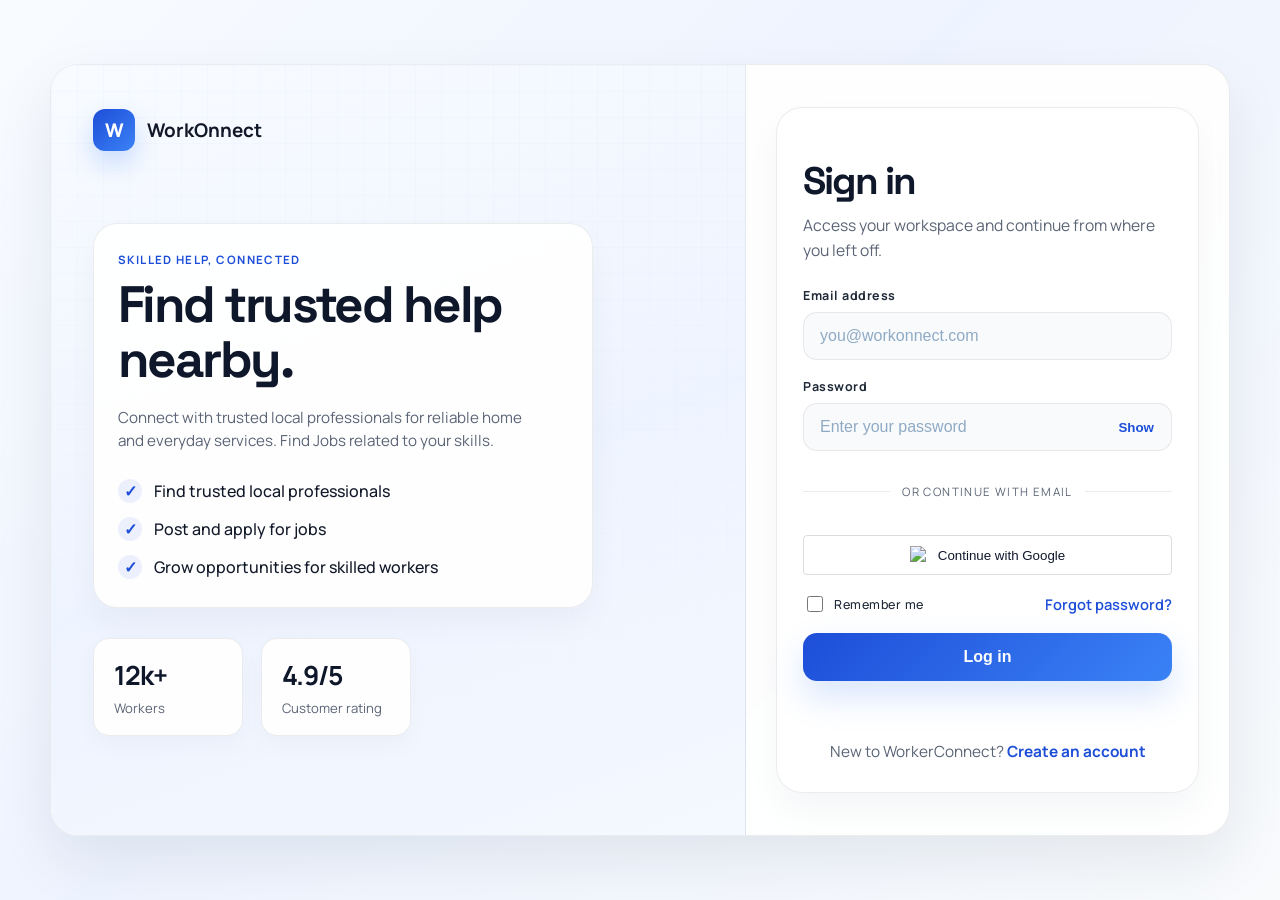
==== login/index.html @ 7b62cd15 "Add login page layout and styles" ====
<!DOCTYPE html>
<html lang="en">
  <head>
    <meta charset="UTF-8" />
    <meta name="viewport" content="width=device-width, initial-scale=1.0" />
    <title>WorkerConnect | Login</title>
    <link rel="preconnect" href="https://fonts.googleapis.com" />
    <link rel="preconnect" href="https://fonts.gstatic.com" crossorigin />
    <link href="https://fonts.googleapis.com/css2?family=Manrope:wght@400;500;600;700;800&family=Space+Grotesk:wght@500;600;700&display=swap" rel="stylesheet" />
    <link rel="stylesheet" href="style.css" />
  </head>
  <body>
    <div class="page-shell">
      <aside class="brand-panel">
        <div class="brand-header">
          <div class="brand-logo">W</div>
          <span>WorkOnnect</span>
        </div>

        <div class="hero-card">
          <p class="eyebrow">Skilled help, connected</p>
          <h1>Find trusted help nearby.</h1>
          <p class="hero-description">
            Connect with trusted local professionals for reliable home and everyday services. Find Jobs related to your skills.
          </p>

          <ul class="feature-list">
            <li>Find trusted local professionals</li>
            <li>Post and apply for jobs</li>
            <li>Grow opportunities for skilled workers</li>
          </ul>
        </div>

        <div class="stats">
          <div class="stat-box">
            <strong>12k+</strong>
            <span>Workers</span>
          </div>
          <div class="stat-box">
            <strong>4.9/5</strong>
            <span>Customer rating</span>
          </div>
        </div>
      </aside>

      <main class="form-panel">
        <div class="form-card">
          <div id="loginPanel" class="auth-form active">
            <!--span class="welcome-badge">Welcome back</span-->
            <h2>Sign in</h2>
            <p class="subtitle">Access your workspace and continue from where you left off.</p>

            <!--button type="button" class="social-btn single-social">Continue with Google</button-->

            <!--div class="divider">or continue with email</div>
            <button class="google-btn">
              <img src="https://www.svgrepo.com/show/475656/google-color.svg" alt="Google Logo" class="google-icon">
              <span>Continue with Google</span>
            </button-->

            <form id="loginForm" novalidate>
              <div class="field-group">
                <label for="email">Email address</label>
                <input id="email" name="email" type="email" placeholder="you@workonnect.com" required />
              </div>

              <div class="field-group">
                <label for="password">Password</label>
                <div class="password-wrap">
                  <input id="password" name="password" type="password" placeholder="Enter your password" required />
                  <button type="button" class="toggle-password" aria-label="Show password">Show</button>
                </div>
              </div>

              <div class="divider">or continue with email</div>
            <button class="google-btn">
              <img src="https://www.svgrepo.com/show/475656/google-color.svg" alt="Google Logo" class="google-icon">
              <span>Continue with Google</span>
            </button>

              <div class="options-row">
                <label class="remember-me">
                  <input type="checkbox" />
                  <span>Remember me</span>
                </label>
                <a href="#">Forgot password?</a>
              </div>

              <button type="submit" class="primary-btn">Log in</button>
              <p id="message" class="message" aria-live="polite"></p>
            </form>

            <p class="signup-text">
              New to WorkerConnect?
              <button type="button" class="text-button" id="showSignup">Create an account</button>
            </p>
          </div>

          <div id="signupPanel" class="auth-form hidden">
            <!--span class="welcome-badge">Create account</span-->
            <h2>Get started</h2>
            <p class="subtitle">Create your WorkerConnect account and get started.</p>

            <form id="signupForm" novalidate>
              <div class="field-group">
                <label for="fullName">Full name</label>
                <input id="fullName" name="fullName" type="text" placeholder="Enter your full name" required />
              </div>

              <div class="field-group">
                <label for="signupEmail">Email address</label>
                <input id="signupEmail" name="signupEmail" type="email" placeholder="you@workonnect.com" required />
              </div>

              <div class="field-group">
                <label for="signupPassword">Password</label>
                <input id="signupPassword" name="signupPassword" type="password" placeholder="Create a password" required />
              </div>

              <button type="submit" class="primary-btn">Create account</button>
              <p id="signupMessage" class="message" aria-live="polite"></p>
            </form>

            <p class="signup-text">
              Already have a WorkerConnect account?
              <button type="button" class="text-button" id="showLogin">Log in</button>
            </p>
          </div>
        </div>
      </main>
    </div>

    <script src="script.js"></script>
  </body>
</html>
---- login/style.css ----
:root {
  --bg-dark: #f4f7fb;
  --bg-panel: #ffffff;
  --panel-soft: #f5f7fb;
  --panel-strong: #edf2f9;
  --primary: #1d4ed8;
  --primary-strong: #1e3a8a;
  --secondary: #3b82f6;
  --text: #111827;
  --muted: #5b6475;
  --line: rgba(15, 23, 42, 0.08);
  --input-bg: #f9fafb;
  --success: #059669;
  --shadow: 0 24px 60px rgba(15, 23, 42, 0.08);
}

* {
  box-sizing: border-box;
}

body {
  margin: 0;
  min-height: 100vh;
  display: grid;
  place-items: center;
  padding: 32px;
  font-family: "Manrope", "Segoe UI", sans-serif;
  color: var(--text);
  background:
    linear-gradient(135deg, #f8fbff 0%, #eef4ff 45%, #f8fafc 100%);
}

.page-shell {
  width: min(1180px, 100%);
  min-height: 760px;
  display: grid;
  grid-template-columns: 1.18fr 0.82fr;
  background: rgba(255, 255, 255, 0.9);
  border: 1px solid var(--line);
  border-radius: 28px;
  overflow: hidden;
  box-shadow: var(--shadow);
  backdrop-filter: blur(10px);
}

.brand-panel {
  position: relative;
  padding: 44px 42px 36px;
  background: linear-gradient(160deg, #f8fbff 0%, #eef4ff 55%, #f4f8ff 100%);
  border-right: 1px solid var(--line);
}

.brand-panel::before {
  content: "";
  position: absolute;
  inset: 0;
  background-image:
    linear-gradient(rgba(29, 78, 216, 0.025) 1px, transparent 1px),
    linear-gradient(90deg, rgba(29, 78, 216, 0.025) 1px, transparent 1px);
  background-size: 26px 26px;
  mask-image: linear-gradient(180deg, rgba(0, 0, 0, 0.9), transparent 90%);
}

.brand-header,
.hero-card,
.stats {
  position: relative;
  z-index: 1;
}

.brand-header {
  display: flex;
  align-items: center;
  gap: 12px;
  font-size: 1.18rem;
  font-weight: 700;
}

.brand-logo {
  width: 42px;
  height: 42px;
  display: grid;
  place-items: center;
  border-radius: 12px;
  font-weight: 800;
  color: #ffffff;
  background: linear-gradient(135deg, var(--primary), var(--secondary));
  box-shadow: 0 12px 26px rgba(59, 130, 246, 0.25);
}

.hero-card {
  max-width: 500px;
  margin-top: 72px;
  padding: 28px 24px;
  border: 1px solid var(--line);
  border-radius: 24px;
  background: rgba(255, 255, 255, 0.9);
  box-shadow: 0 16px 32px rgba(15, 23, 42, 0.04);
}

.eyebrow {
  margin: 0 0 10px;
  font-size: 0.72rem;
  font-weight: 700;
  letter-spacing: 0.12em;
  text-transform: uppercase;
  color: var(--primary);
}

.hero-card h1 {
  margin: 0;
  font-family: "Space Grotesk", "Segoe UI", sans-serif;
  font-size: clamp(2.2rem, 4vw, 3.35rem);
  line-height: 1.08;
  letter-spacing: -0.05em;
  color: #0f172a;
}

.hero-card .hero-description {
  max-width: 420px;
  margin: 18px 0 0;
  line-height: 1.55;
  color: var(--muted);
  font-size: 0.95rem;
}

.feature-list {
  list-style: none;
  padding: 0;
  margin: 26px 0 0;
  display: grid;
  gap: 14px;
}

.feature-list li {
  display: flex;
  align-items: center;
  gap: 12px;
  font-weight: 500;
}

.feature-list li::before {
  content: "✓";
  width: 24px;
  height: 24px;
  display: inline-grid;
  place-items: center;
  border-radius: 50%;
  background: rgba(29, 78, 216, 0.08);
  color: var(--primary);
  font-weight: 900;
}

.stats {
  margin-top: 30px;
  display: flex;
  flex-wrap: wrap;
  gap: 18px;
}

.stat-box {
  min-width: 150px;
  padding: 18px 20px;
  border: 1px solid var(--line);
  border-radius: 16px;
  background: rgba(255, 255, 255, 0.9);
  display: flex;
  flex-direction: column;
  gap: 6px;
  box-shadow: 0 10px 24px rgba(15, 23, 42, 0.03);
}

.stat-box strong {
  font-size: 1.65rem;
  letter-spacing: -0.04em;
  color: #0f172a;
}

.stat-box span {
  color: var(--muted);
  font-size: 0.82rem;
}

.form-panel {
  display: grid;
  place-items: center;
  padding: 42px 30px;
}

.form-card {
  width: min(100%, 430px);
  padding: 30px 26px;
  border: 1px solid var(--line);
  border-radius: 26px;
  background: rgba(255, 255, 255, 0.95);
  box-shadow: 0 18px 36px rgba(15, 23, 42, 0.04);
}

.welcome-badge {
  display: inline-block;
  padding: 8px 12px;
  border: 1px solid rgba(59, 130, 246, 0.16);
  border-radius: 999px;
  background: rgba(59, 130, 246, 0.08);
  color: var(--primary-strong);
  font-size: 0.72rem;
  letter-spacing: 0.1em;
  text-transform: uppercase;
  font-weight: 700;
}

h2 {
  margin: 18px 0 8px;
  font-family: "Space Grotesk", "Segoe UI", sans-serif;
  font-size: clamp(2rem, 3vw, 2.5rem);
  letter-spacing: -0.05em;
  color: #0f172a;
}

.subtitle {
  margin: 0 0 24px;
  color: var(--muted);
  font-size: 0.98rem;
  line-height: 1.6;
}

.social-row {
  display: grid;
  grid-template-columns: 1fr;
  gap: 12px;
  margin-bottom: 22px;
}

.google-btn {
  width: 100%;
  padding: 10px 12px;
  border: 1px solid var(--line);
  border-radius: 18px;
  background: #f8fafc;
  color: #0f172a;
  font-weight: 600;
  cursor: pointer;
  transition: transform 0.2s ease, border-color 0.2s ease;
}

.google-btn:hover {
  transform: translateY(-1px);
  border-color: rgba(59, 130, 246, 0.25);
}

.single-social {
  margin-bottom: 4px;
}

.divider {
  display: flex;
  align-items: center;
  gap: 12px;
  margin: 15px 0 18px;
  color: var(--muted);
  font-size: 0.72rem;
  letter-spacing: 0.12em;
  text-transform: uppercase;
}

.divider::before,
.divider::after {
  content: "";
  flex: 1;
  height: 1px;
  background: var(--line);
}

form {
  display: grid;
  gap: 18px;
}

.field-group {
  display: grid;
  gap: 8px;
}

label {
  font-size: 0.78rem;
  font-weight: 700;
  letter-spacing: 0.04em;
  color: #1f2937;
}

input {
  width: 100%;
  padding: 14px 16px;
  border: 1px solid var(--line);
  border-radius: 14px;
  background: var(--input-bg);
  color: var(--text);
  font-size: 1rem;
  outline: none;
  transition: border-color 0.2s ease, box-shadow 0.2s ease;
}

input::placeholder {
  color: #8eaac5;
}

input:focus {
  border-color: rgba(82, 214, 200, 0.8);
  box-shadow: 0 0 0 4px rgba(82, 214, 200, 0.12);
}

.password-wrap {
  position: relative;
}

.password-wrap input {
  padding-right: 70px;
}

.toggle-password {
  position: absolute;
  top: 50%;
  right: 12px;
  transform: translateY(-50%);
  border: 0;
  background: transparent;
  color: var(--primary);
  font-weight: 700;
  cursor: pointer;
}

.options-row {
  display: flex;
  align-items: center;
  justify-content: space-between;
  gap: 12px;
  color: var(--muted);
  font-size: 0.92rem;
}

.remember-me {
  display: inline-flex;
  align-items: center;
  gap: 8px;
  font-weight: 500;
}

.remember-me input {
  width: 16px;
  height: 16px;
  accent-color: var(--primary);
}

.options-row a,
.signup-text a {
  color: var(--primary);
  text-decoration: none;
  font-weight: 600;
}

.primary-btn {
  width: 100%;
  padding: 15px 18px;
  border: 0;
  border-radius: 14px;
  background: linear-gradient(135deg, var(--primary), var(--secondary));
  color: #ffffff;
  font-size: 1rem;
  font-weight: 800;
  cursor: pointer;
  box-shadow: 0 16px 34px rgba(59, 130, 246, 0.2);
  transition: transform 0.2s ease, box-shadow 0.2s ease;
}

.primary-btn:hover {
  transform: translateY(-1px);
  box-shadow: 0 20px 38px rgba(122, 141, 255, 0.22);
}

.message {
  min-height: 22px;
  margin: 0;
  font-size: 0.9rem;
  color: var(--success);
}

.success-icon {
  display: inline-block;
  width: 18px;
  height: 18px;
  margin-right: 8px;
  border-radius: 50%;
  background: rgba(5, 150, 105, 0.12);
  color: var(--success);
  font-weight: 800;
  text-align: center;
  line-height: 18px;
}

.signup-text {
  margin: 20px 0 0;
  text-align: center;
  color: var(--muted);
  font-size: 0.96rem;
}

.auth-form {
  display: block;
}

.auth-form.hidden {
  display: none;
}

.text-button {
  border: none;
  background: transparent;
  padding: 0;
  font: inherit;
  color: var(--primary);
  font-weight: 700;
  cursor: pointer;
}

@media (max-width: 900px) {
  .page-shell {
    grid-template-columns: 1fr;
  }

  .brand-panel {
    border-right: none;
    border-bottom: 1px solid var(--line);
  }
}

@media (max-width: 560px) {
  body {
    padding: 16px;
  }

  .brand-panel,
  .form-panel {
    padding: 24px 18px;
  }

  .social-row {
    grid-template-columns: 1fr;
  }

  .options-row {
    flex-direction: column;
    align-items: flex-start;
  }
}

.google-btn {
  display: flex;
  align-items: center;
  justify-content: center;
  gap: 10px; /* Space between logo and text */
  width: 100%;
  padding: 10px;
  background-color: #ffffff;
  border: 1px solid #dadce0;
  border-radius: 4px;
  cursor: pointer;
  font-weight: 500;
  margin-top: opx;
}

.google-icon {
  width: 18px;
  height: 18px;
}
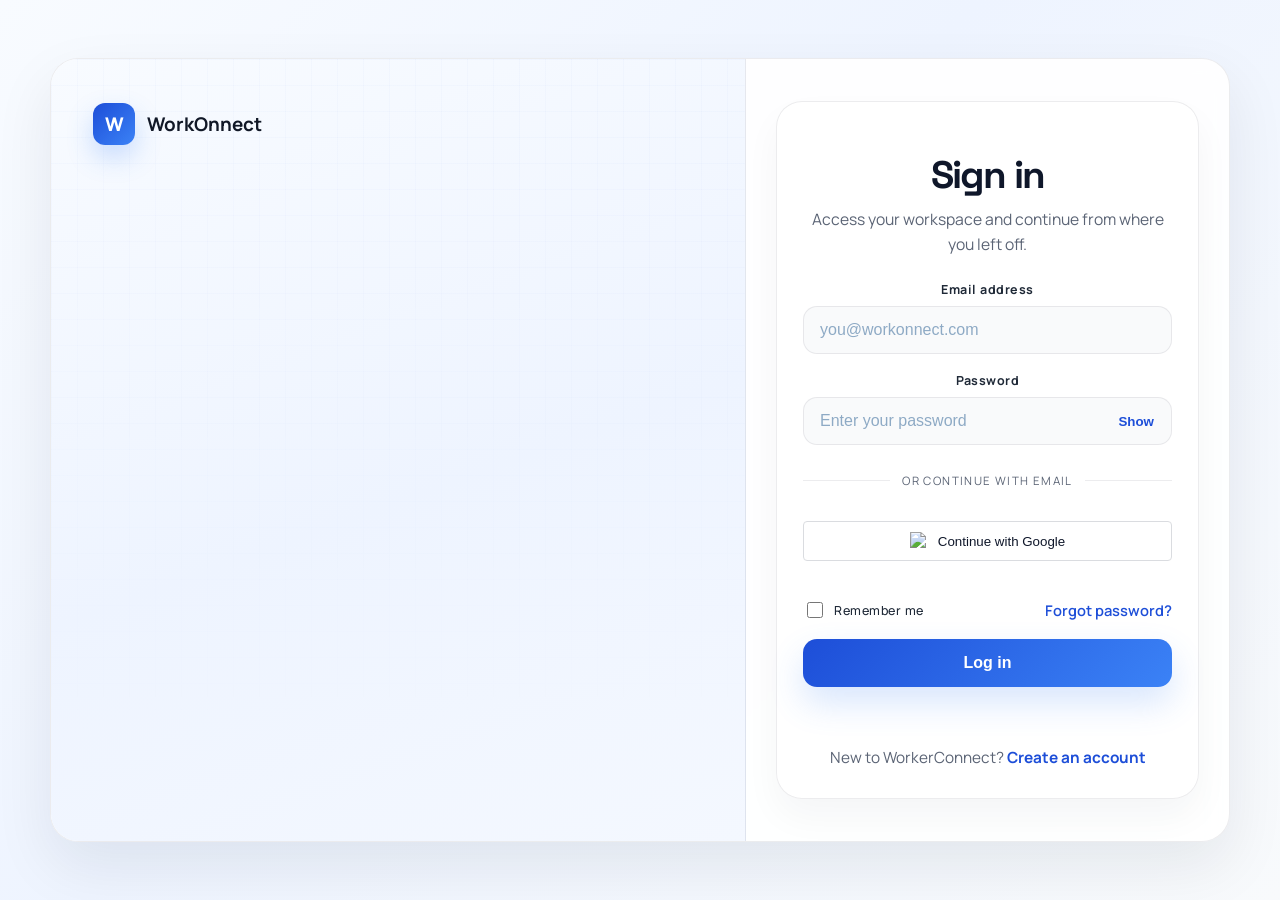
==== commit 88bf5cd2: "add Pragraph and style" ====
--- a/login/index.html
+++ b/login/index.html
@@ -9,7 +9,7 @@
     <link href="https://fonts.googleapis.com/css2?family=Manrope:wght@400;500;600;700;800&family=Space+Grotesk:wght@500;600;700&display=swap" rel="stylesheet" />
     <link rel="stylesheet" href="style.css" />
   </head>
-  <body>
+  <body align="center">
     <div class="page-shell">
       <aside class="brand-panel">
         <div class="brand-header">
@@ -17,7 +17,7 @@
           <span>WorkOnnect</span>
         </div>
 
-        <div class="hero-card">
+        <!--div class="hero-card">
           <p class="eyebrow">Skilled help, connected</p>
           <h1>Find trusted help nearby.</h1>
           <p class="hero-description">
@@ -40,10 +40,10 @@
             <strong>4.9/5</strong>
             <span>Customer rating</span>
           </div>
-        </div>
+        </div-->
       </aside>
 
-      <main class="form-panel">
+      <main class="form-panel" align="center">
         <div class="form-card">
           <div id="loginPanel" class="auth-form active">
             <!--span class="welcome-badge">Welcome back</span-->
--- a/login/style.css
+++ b/login/style.css
@@ -256,7 +256,7 @@
   display: flex;
   align-items: center;
   gap: 12px;
-  margin: 15px 0 18px;
+  margin: 10px 0 15px;
   color: var(--muted);
   font-size: 0.72rem;
   letter-spacing: 0.12em;
@@ -465,7 +465,8 @@
   border-radius: 4px;
   cursor: pointer;
   font-weight: 500;
-  margin-top: opx;
+  margin-top: 0px;
+  margin-bottom: 20px;
 }
 
 .google-icon {
